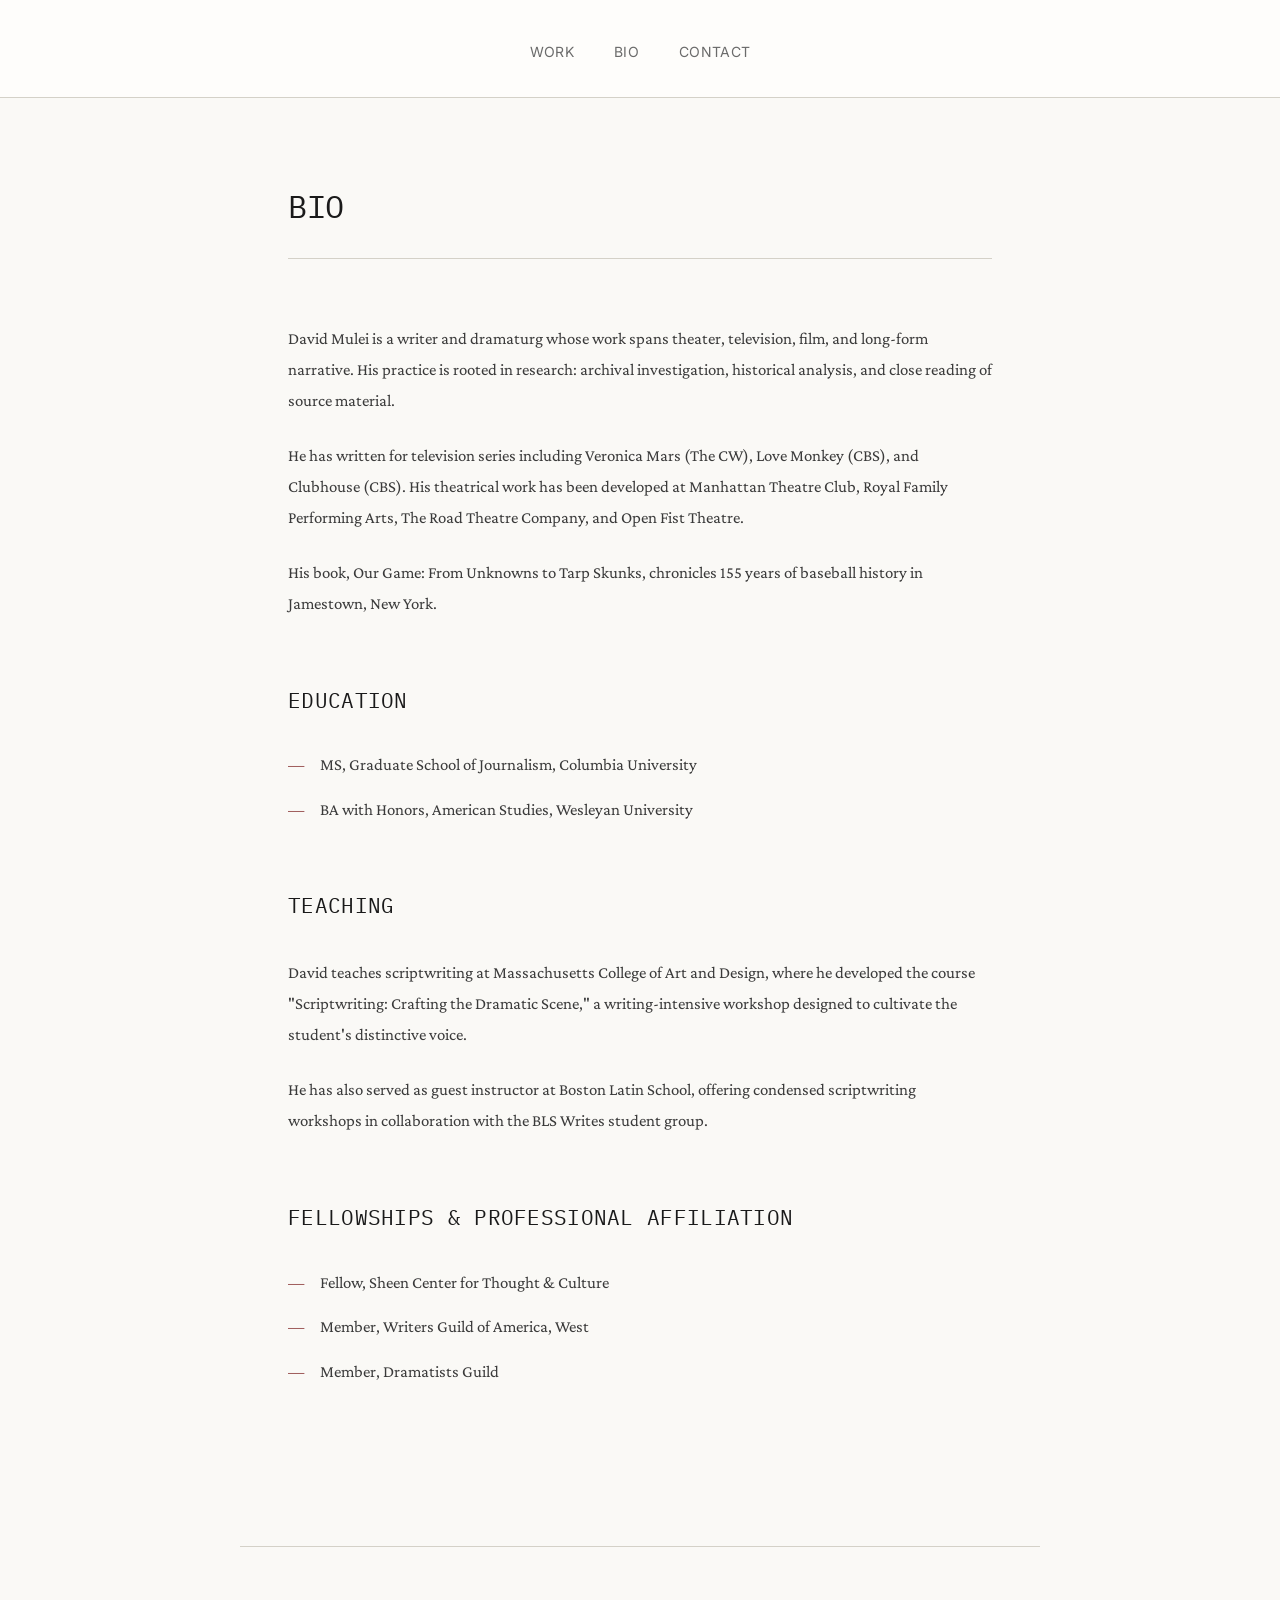
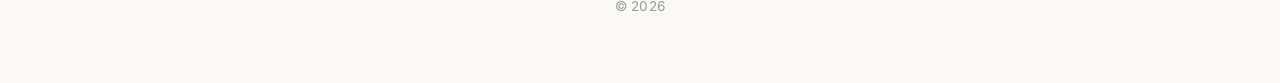
==== bio.html @ 3ead709d "Initial site build - V2 literary design - Clean, text-focused design with Paris Review/Granta aesthe" ====
<!DOCTYPE html>
<html lang="en">
<head>
    <meta charset="UTF-8">
    <meta name="viewport" content="width=device-width, initial-scale=1.0">
    <title>Bio - David Mulei</title>
    <link rel="stylesheet" href="style.css">
</head>
<body>
    <header>
        <nav>
            <div class="nav-links">
                <a href="index.html">Work</a>
                <a href="bio.html">Bio</a>
                <a href="contact.html">Contact</a>
            </div>
        </nav>
    </header>

    <main>
        <h1 class="page-title">Bio</h1>

        <div class="bio-section">
            <p>David Mulei is a writer and dramaturg whose work spans theater, television, film, and long-form narrative. His practice is rooted in research: archival investigation, historical analysis, and close reading of source material.</p>

            <p>He has written for television series including Veronica Mars (The CW), Love Monkey (CBS), and Clubhouse (CBS). His theatrical work has been developed at Manhattan Theatre Club, Royal Family Performing Arts, The Road Theatre Company, and Open Fist Theatre.</p>

            <p>His book, Our Game: From Unknowns to Tarp Skunks, chronicles 155 years of baseball history in Jamestown, New York.</p>
        </div>

        <div class="bio-section">
            <h2>Education</h2>
            <ul>
                <li>MS, Graduate School of Journalism, Columbia University</li>
                <li>BA with Honors, American Studies, Wesleyan University</li>
            </ul>
        </div>

        <div class="bio-section">
            <h2>Teaching</h2>
            <p>David teaches scriptwriting at Massachusetts College of Art and Design, where he developed the course "Scriptwriting: Crafting the Dramatic Scene," a writing-intensive workshop designed to cultivate the student's distinctive voice.</p>

            <p>He has also served as guest instructor at Boston Latin School, offering condensed scriptwriting workshops in collaboration with the BLS Writes student group.</p>
        </div>

        <div class="bio-section">
            <h2>Fellowships & Professional Affiliation</h2>
            <ul>
                <li>Fellow, Sheen Center for Thought & Culture</li>
                <li>Member, Writers Guild of America, West</li>
                <li>Member, Dramatists Guild</li>
            </ul>
        </div>

    </main>

    <footer>
        <p>&copy; 2026</p>
    </footer>
</body>
</html>
---- style.css ----
/* Import fonts */
@import url('https://fonts.googleapis.com/css2?family=Crimson+Pro:ital,wght@0,300;0,400;0,500;0,600;1,400;1,500&family=IBM+Plex+Mono:wght@400;500&family=Inter:wght@400;500&display=swap');

/* Reset and base styles */
* {
    margin: 0;
    padding: 0;
    box-sizing: border-box;
}

body {
    font-family: 'Crimson Pro', Georgia, serif;
    font-size: 20px;
    line-height: 1.75;
    color: #2a2a2a;
    background-color: #faf9f6;
    max-width: 100%;
    overflow-x: hidden;
    -webkit-font-smoothing: antialiased;
    -moz-osx-font-smoothing: grayscale;
}

/* Header and Navigation */
header {
    padding: 2.5rem 0 2rem;
    border-bottom: 0.5px solid #d4d1c8;
    background-color: #fefdfb;
}

nav {
    max-width: 800px;
    margin: 0 auto;
    padding: 0 3rem;
    display: flex;
    justify-content: center;
    align-items: center;
}

.nav-links {
    display: flex;
    gap: 2.5rem;
    font-family: 'Inter', -apple-system, sans-serif;
}

.nav-links a {
    color: #6b6b6b;
    text-decoration: none;
    font-size: 0.875rem;
    letter-spacing: 0.3px;
    text-transform: uppercase;
    transition: color 0.3s ease;
    font-weight: 400;
}

.nav-links a:hover {
    color: #8b3a3a;
}

/* Main content */
main {
    max-width: 800px;
    margin: 0 auto;
    padding: 5rem 3rem 6rem;
}

/* Hero section */
.hero {
    text-align: left;
    padding: 3rem 0 4rem;
    margin-bottom: 4rem;
    border-bottom: 0.5px solid #e8e5dd;
}

.hero h1 {
    font-family: 'IBM Plex Mono', 'Courier New', monospace;
    font-size: 2.5rem;
    font-weight: 400;
    letter-spacing: -0.5px;
    margin-bottom: 1.25rem;
    color: #1a1a1a;
    line-height: 1.2;
}

.tagline {
    font-size: 1.25rem;
    color: #6b6b6b;
    font-weight: 400;
    font-style: italic;
    line-height: 1.5;
}

/* Introduction section */
.intro {
    max-width: 680px;
    font-size: 1.1rem;
    line-height: 1.85;
    color: #3a3a3a;
}

.intro p {
    margin-bottom: 1.75rem;
}

.intro p:first-child::first-letter {
    font-size: 4.5rem;
    line-height: 0.85;
    float: left;
    margin: 0.1rem 0.15rem 0 0;
    font-weight: 400;
    color: #8b3a3a;
}

/* Work page styles */
.page-title {
    font-family: 'IBM Plex Mono', 'Courier New', monospace;
    font-size: 2rem;
    font-weight: 400;
    margin-bottom: 4rem;
    letter-spacing: -0.3px;
    padding-bottom: 1.5rem;
    border-bottom: 0.5px solid #d4d1c8;
    text-transform: uppercase;
    color: #1a1a1a;
}

.project {
    margin-bottom: 5rem;
    padding-bottom: 5rem;
    border-bottom: 0.5px solid #e8e5dd;
}

.project:last-child {
    border-bottom: none;
}

.project-title {
    font-family: 'IBM Plex Mono', 'Courier New', monospace;
    font-size: 1.6rem;
    font-weight: 400;
    margin-bottom: 0.5rem;
    color: #1a1a1a;
    line-height: 1.3;
    letter-spacing: -0.3px;
}

.project-subtitle {
    font-size: 0.9rem;
    color: #8b8b8b;
    font-style: italic;
    margin-bottom: 1.75rem;
    letter-spacing: 0.3px;
}

.project-description {
    font-size: 1.05rem;
    line-height: 1.8;
    color: #3a3a3a;
    margin-bottom: 1.5rem;
}

.project-meta {
    font-size: 0.9rem;
    color: #6b6b6b;
    margin-top: 1.5rem;
    padding-top: 1.5rem;
    border-top: 0.5px solid #e8e5dd;
    line-height: 1.7;
}

.project-meta p {
    margin-bottom: 0.5rem;
}

.project-meta strong {
    font-weight: 500;
    color: #2a2a2a;
    font-variant: small-caps;
    letter-spacing: 0.5px;
    font-size: 0.95rem;
}

/* Bio page styles */
.bio-section {
    margin-bottom: 4rem;
}

.bio-section h2 {
    font-family: 'IBM Plex Mono', 'Courier New', monospace;
    font-size: 1.3rem;
    font-weight: 400;
    margin-bottom: 2rem;
    color: #1a1a1a;
    text-transform: uppercase;
    letter-spacing: 0.3px;
}

.bio-section p {
    margin-bottom: 1.5rem;
    line-height: 1.85;
    color: #3a3a3a;
    font-size: 1.05rem;
}

.bio-section ul {
    list-style: none;
    margin-bottom: 1.5rem;
}

.bio-section li {
    margin-bottom: 1rem;
    padding-left: 2rem;
    position: relative;
    line-height: 1.7;
    color: #3a3a3a;
    font-size: 1.05rem;
}

.bio-section li:before {
    content: "—";
    position: absolute;
    left: 0;
    color: #8b3a3a;
}

/* Contact page styles */
.contact-info {
    max-width: 600px;
    margin: 3rem auto;
}

.contact-info p {
    margin-bottom: 1.5rem;
    font-size: 1.1rem;
    line-height: 1.75;
    color: #3a3a3a;
}

.contact-info a {
    color: #1a1a1a;
    text-decoration: none;
    border-bottom: 1px solid #8b3a3a;
    transition: all 0.2s ease;
    font-weight: 500;
}

.contact-info a:hover {
    color: #8b3a3a;
    border-bottom-color: #1a1a1a;
}

/* Footer */
footer {
    max-width: 800px;
    margin: 0 auto;
    padding: 3rem 3rem 4rem;
    text-align: center;
    color: #9b9b9b;
    font-size: 0.85rem;
    border-top: 0.5px solid #d4d1c8;
    font-family: 'Inter', -apple-system, sans-serif;
    letter-spacing: 0.3px;
}

/* Responsive design */
@media (max-width: 768px) {
    body {
        font-size: 18px;
    }

    nav {
        flex-direction: column;
        gap: 1.5rem;
        text-align: center;
        padding: 0 2rem;
    }

    .nav-links {
        gap: 2rem;
    }

    .hero {
        padding: 2rem 0 3rem;
    }

    .hero h1 {
        font-size: 2rem;
    }

    .tagline {
        font-size: 1.1rem;
    }

    .intro p:first-child::first-letter {
        font-size: 3.5rem;
    }

    .page-title {
        font-size: 1.6rem;
    }

    .project-title {
        font-size: 1.35rem;
    }

    main {
        padding: 3rem 2rem 4rem;
    }

    footer {
        padding: 2.5rem 2rem 3rem;
    }
}
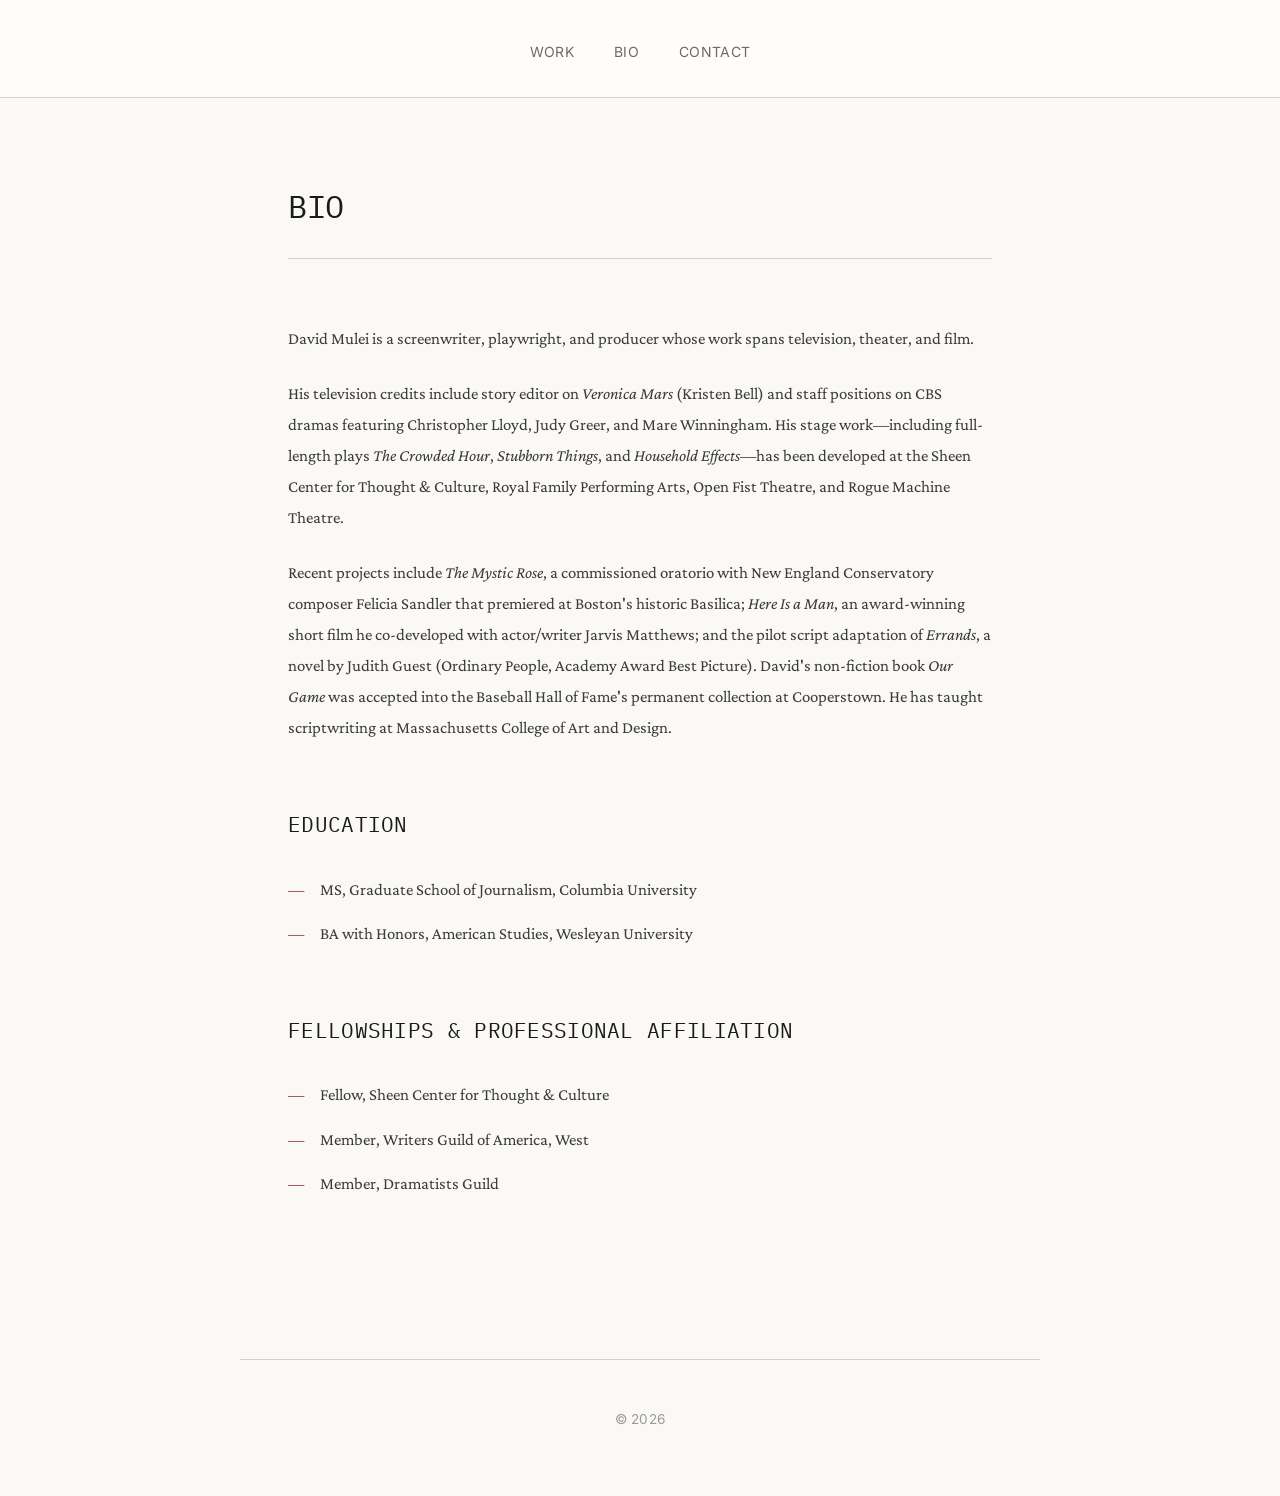
==== commit e0ed2e6a: "Optimize images, mobile responsive, add SoundCloud links" ====
--- a/bio.html
+++ b/bio.html
@@ -21,11 +21,11 @@
         <h1 class="page-title">Bio</h1>
 
         <div class="bio-section">
-            <p>David Mulei is a writer and dramaturg whose work spans theater, television, film, and long-form narrative. His practice is rooted in research: archival investigation, historical analysis, and close reading of source material.</p>
+            <p>David Mulei is a screenwriter, playwright, and producer whose work spans television, theater, and film.</p>
 
-            <p>He has written for television series including Veronica Mars (The CW), Love Monkey (CBS), and Clubhouse (CBS). His theatrical work has been developed at Manhattan Theatre Club, Royal Family Performing Arts, The Road Theatre Company, and Open Fist Theatre.</p>
+            <p>His television credits include story editor on <em>Veronica Mars</em> (Kristen Bell) and staff positions on CBS dramas featuring Christopher Lloyd, Judy Greer, and Mare Winningham. His stage work—including full-length plays <em>The Crowded Hour</em>, <em>Stubborn Things</em>, and <em>Household Effects</em>—has been developed at the Sheen Center for Thought & Culture, Royal Family Performing Arts, Open Fist Theatre, and Rogue Machine Theatre.</p>
 
-            <p>His book, Our Game: From Unknowns to Tarp Skunks, chronicles 155 years of baseball history in Jamestown, New York.</p>
+            <p>Recent projects include <em>The Mystic Rose</em>, a commissioned oratorio with New England Conservatory composer Felicia Sandler that premiered at Boston's historic Basilica; <em>Here Is a Man</em>, an award-winning short film he co-developed with actor/writer Jarvis Matthews; and the pilot script adaptation of <em>Errands</em>, a novel by Judith Guest (Ordinary People, Academy Award Best Picture). David's non-fiction book <em>Our Game</em> was accepted into the Baseball Hall of Fame's permanent collection at Cooperstown. He has taught scriptwriting at Massachusetts College of Art and Design.</p>
         </div>
 
         <div class="bio-section">
@@ -37,13 +37,6 @@
         </div>
 
         <div class="bio-section">
-            <h2>Teaching</h2>
-            <p>David teaches scriptwriting at Massachusetts College of Art and Design, where he developed the course "Scriptwriting: Crafting the Dramatic Scene," a writing-intensive workshop designed to cultivate the student's distinctive voice.</p>
-
-            <p>He has also served as guest instructor at Boston Latin School, offering condensed scriptwriting workshops in collaboration with the BLS Writes student group.</p>
-        </div>
-
-        <div class="bio-section">
             <h2>Fellowships & Professional Affiliation</h2>
             <ul>
                 <li>Fellow, Sheen Center for Thought & Culture</li>
@@ -51,7 +44,6 @@
                 <li>Member, Dramatists Guild</li>
             </ul>
         </div>
-
     </main>
 
     <footer>
--- a/style.css
+++ b/style.css
@@ -267,6 +267,16 @@
         font-size: 18px;
     }
 
+    /* Stack images above text on mobile */
+    .project-description img {
+        float: none !important;
+        display: block;
+        width: 100% !important;
+        max-width: 280px;
+        height: auto !important;
+        margin: 0 auto 1.5rem auto !important;
+    }
+
     nav {
         flex-direction: column;
         gap: 1.5rem;
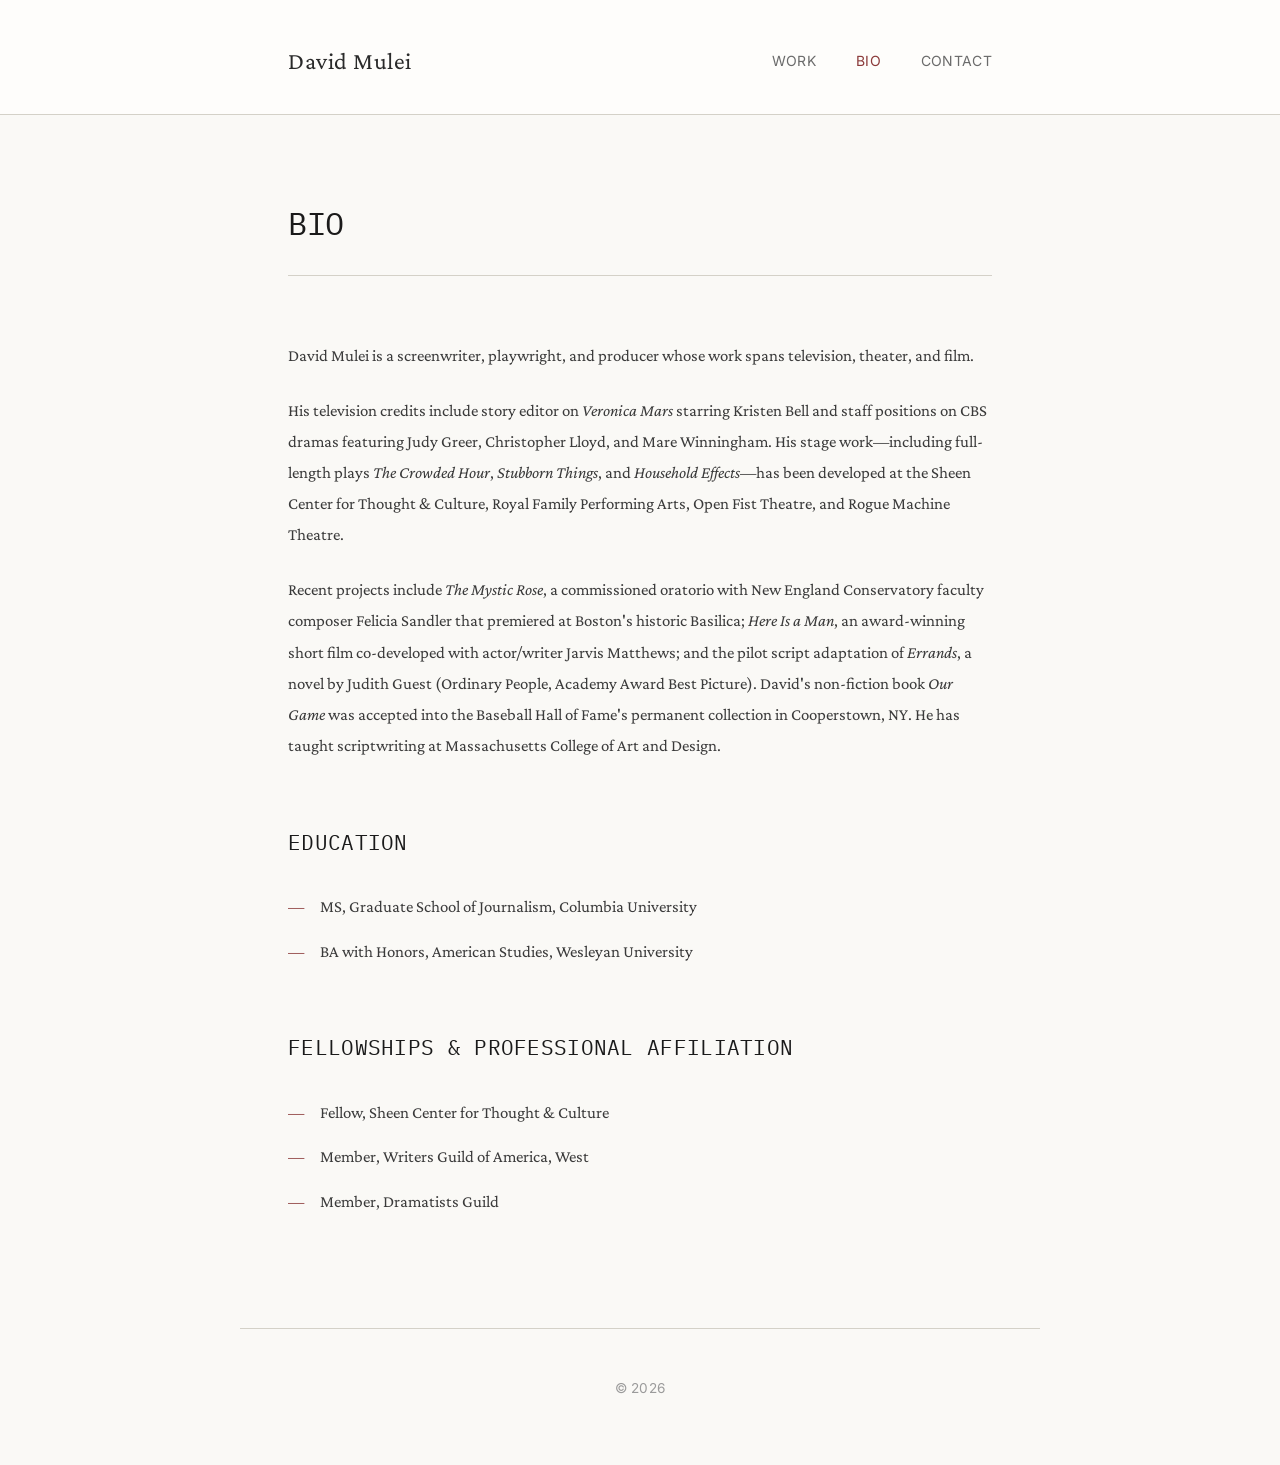
==== commit 9cbbe502: "Line edits to project descriptions and bio; update documentation" ====
--- a/bio.html
+++ b/bio.html
@@ -9,9 +9,10 @@
 <body>
     <header>
         <nav>
+            <div class="site-name">David Mulei</div>
             <div class="nav-links">
                 <a href="index.html">Work</a>
-                <a href="bio.html">Bio</a>
+                <a href="bio.html" class="active">Bio</a>
                 <a href="contact.html">Contact</a>
             </div>
         </nav>
@@ -23,9 +24,9 @@
         <div class="bio-section">
             <p>David Mulei is a screenwriter, playwright, and producer whose work spans television, theater, and film.</p>
 
-            <p>His television credits include story editor on <em>Veronica Mars</em> (Kristen Bell) and staff positions on CBS dramas featuring Christopher Lloyd, Judy Greer, and Mare Winningham. His stage work—including full-length plays <em>The Crowded Hour</em>, <em>Stubborn Things</em>, and <em>Household Effects</em>—has been developed at the Sheen Center for Thought & Culture, Royal Family Performing Arts, Open Fist Theatre, and Rogue Machine Theatre.</p>
+            <p>His television credits include story editor on <em>Veronica Mars</em> starring Kristen Bell and staff positions on CBS dramas featuring Judy Greer, Christopher Lloyd, and Mare Winningham. His stage work—including full-length plays <em>The Crowded Hour</em>, <em>Stubborn Things</em>, and <em>Household Effects</em>—has been developed at the Sheen Center for Thought & Culture, Royal Family Performing Arts, Open Fist Theatre, and Rogue Machine Theatre.</p>
 
-            <p>Recent projects include <em>The Mystic Rose</em>, a commissioned oratorio with New England Conservatory composer Felicia Sandler that premiered at Boston's historic Basilica; <em>Here Is a Man</em>, an award-winning short film he co-developed with actor/writer Jarvis Matthews; and the pilot script adaptation of <em>Errands</em>, a novel by Judith Guest (Ordinary People, Academy Award Best Picture). David's non-fiction book <em>Our Game</em> was accepted into the Baseball Hall of Fame's permanent collection at Cooperstown. He has taught scriptwriting at Massachusetts College of Art and Design.</p>
+            <p>Recent projects include <em>The Mystic Rose</em>, a commissioned oratorio with New England Conservatory faculty composer Felicia Sandler that premiered at Boston's historic Basilica; <em>Here Is a Man</em>, an award-winning short film co-developed with actor/writer Jarvis Matthews; and the pilot script adaptation of <em>Errands</em>, a novel by Judith Guest (Ordinary People, Academy Award Best Picture). David's non-fiction book <em>Our Game</em> was accepted into the Baseball Hall of Fame's permanent collection in Cooperstown, NY. He has taught scriptwriting at Massachusetts College of Art and Design.</p>
         </div>
 
         <div class="bio-section">
--- a/style.css
+++ b/style.css
@@ -32,8 +32,16 @@
     margin: 0 auto;
     padding: 0 3rem;
     display: flex;
-    justify-content: center;
+    justify-content: space-between;
     align-items: center;
+}
+
+.site-name {
+    font-family: 'Crimson Pro', Georgia, serif;
+    font-size: 1.5rem;
+    font-weight: 400;
+    color: #2a2a2a;
+    letter-spacing: 0.5px;
 }
 
 .nav-links {
@@ -52,7 +60,8 @@
     font-weight: 400;
 }
 
-.nav-links a:hover {
+.nav-links a:hover,
+.nav-links a.active {
     color: #8b3a3a;
 }
 
@@ -60,7 +69,7 @@
 main {
     max-width: 800px;
     margin: 0 auto;
-    padding: 5rem 3rem 6rem;
+    padding: 5rem 3rem 3rem;
 }
 
 /* Hero section */
